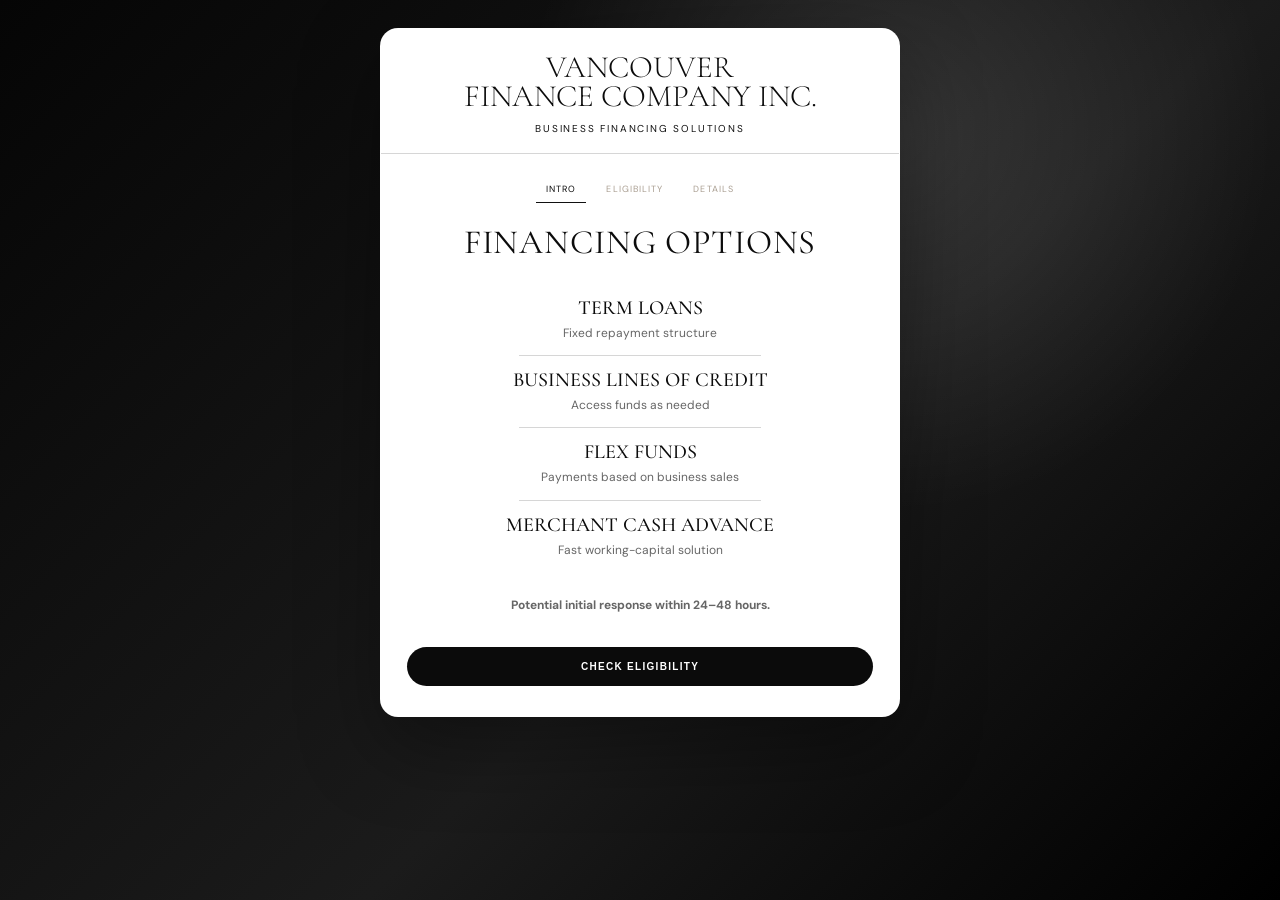
==== index.html @ 375dcf25 "Restore original eligibility fields and Vancouver Inc branding" ====
<!DOCTYPE html>
<html lang="en">
<head>
<meta charset="UTF-8">
<meta name="viewport" content="width=device-width,initial-scale=1">
<title>Check Eligibility | Vancouver Finance Company Inc.</title>
<link rel="preconnect" href="https://fonts.googleapis.com">
<link rel="preconnect" href="https://fonts.gstatic.com" crossorigin>
<link href="https://fonts.googleapis.com/css2?family=DM+Sans:wght@300;400;500;600&family=Cormorant+Garamond:wght@300;400;500&display=swap" rel="stylesheet">
<style>
:root{--ink:#0b0b0b;--cream:#ffffff;--gold:#111111;--muted:#666666;--line:rgba(0,0,0,.16);--green:#111111;--amber:#555555;--red:#888888}
*{box-sizing:border-box}html,body{min-height:100%}body{margin:0;background:radial-gradient(circle at 70% 15%,rgba(255,255,255,.13),transparent 32%),linear-gradient(135deg,#050505,#1b1b1b 58%,#000);font-family:"DM Sans",sans-serif;color:var(--ink);padding:28px 16px}
.shell{width:min(520px,100%);margin:auto;background:#fff;border:1px solid rgba(255,255,255,.18);box-shadow:0 28px 80px rgba(0,0,0,.35);border-radius:18px;overflow:hidden}.top{padding:24px 26px 18px;text-align:center;border-bottom:1px solid var(--line)}
.brand{font-family:"Cormorant Garamond",serif;font-size:31px;line-height:.92;font-weight:300;text-transform:uppercase}.brand span{display:block}.tag{margin-top:12px;color:#111;font-size:10px;letter-spacing:.18em;text-transform:uppercase}
.container{padding:22px 26px 30px;text-align:center}.progress{display:flex;justify-content:center;gap:10px;font-size:9px;letter-spacing:.12em;text-transform:uppercase;color:#a99e91;margin-bottom:23px}.progress span{padding:7px 10px;border-bottom:1px solid transparent}.progress .active{color:var(--ink);border-color:var(--gold)}
h2{font-family:"Cormorant Garamond",serif;font-size:34px;line-height:1;font-weight:400;margin:8px 0 12px;text-transform:uppercase;letter-spacing:.025em}p{font-size:12px;line-height:1.6;color:var(--muted)}.products{margin:24px 0}.product{padding:12px 0}.product strong{font-family:"Cormorant Garamond",serif;font-size:20px;font-weight:500;text-transform:uppercase}.product p{margin:4px 0 0}.divider{width:52%;height:1px;background:var(--line);margin:auto}
label{display:block;text-align:left;margin-top:15px;font-size:9px;font-weight:600;letter-spacing:.12em;text-transform:uppercase;color:#665e55}select,input{width:100%;padding:13px 12px;margin-top:7px;border:1px solid #c9c9c9;background:#fff;border-radius:6px;color:var(--ink);outline:none}select:focus,input:focus{border-color:#111;box-shadow:0 0 0 3px rgba(0,0,0,.09)}
button{width:100%;margin-top:20px;padding:14px 18px;background:var(--ink);color:#fff;border:0;border-radius:999px;font-size:10px;font-weight:600;letter-spacing:.13em;text-transform:uppercase;cursor:pointer;transition:.2s}button:hover{transform:translateY(-1px);background:#333}button:disabled{opacity:.65}.back{margin-top:10px;background:transparent;color:var(--ink);border:1px solid var(--line)}.back:hover{background:#f3f3f3}.hidden{display:none}.section{opacity:0;transform:translateY(12px);transition:.32s ease}.section.active{opacity:1;transform:none}
.tier-box{border:1px solid var(--line);border-radius:10px;padding:17px;margin-top:20px;text-align:left;background:#fbf7f0}.tier-a{border-left:4px solid var(--green)}.tier-b{border-left:4px solid var(--amber)}.tier-c,.tier-d{border-left:4px solid var(--red)}.tier-box strong{font-family:"Cormorant Garamond",serif;font-size:20px;text-transform:uppercase}.pathways{margin:14px 0 2px;border-top:1px solid var(--line)}.pathway{padding:11px 0;border-bottom:1px solid var(--line);display:flex;justify-content:space-between;gap:12px;align-items:center}.pathway b{font-size:10px;letter-spacing:.08em;text-transform:uppercase}.pathway span{font-size:11px;font-weight:600;text-align:right;color:#333}.disclaimer{margin-top:12px;font-size:10px;line-height:1.5;color:#8a7e72}.status{margin-top:18px;font-size:11px;color:var(--muted)}
.confirm-overlay{position:fixed;inset:0;background:rgba(0,0,0,.78);backdrop-filter:blur(8px);display:grid;place-items:center;padding:18px;z-index:100;opacity:0;visibility:hidden;transition:.28s}.confirm-overlay.show{opacity:1;visibility:visible}.confirm-card{width:min(440px,94vw);background:var(--cream);border:1px solid rgba(255,255,255,.28);box-shadow:0 28px 90px rgba(0,0,0,.45);border-radius:18px;padding:34px 28px 28px;text-align:center}.confirm-icon{width:58px;height:58px;margin:0 auto 18px;border:1px solid var(--gold);border-radius:50%;display:grid;place-items:center;color:var(--gold);font-size:25px}.confirm-card h3{font-family:"Cormorant Garamond",serif;font-size:32px;font-weight:400;margin:0 0 14px;text-transform:uppercase}.confirm-card p{font-size:13px}.confirm-card .response{margin:18px 0 2px;color:#111;font-size:10px;font-weight:600;letter-spacing:.13em;text-transform:uppercase}.confirm-card .close-confirm{margin-top:10px;background:transparent;color:var(--ink);border:1px solid var(--line)}
@media(max-width:520px){body{padding:0}.shell{min-height:100vh;border-radius:0}.container,.top{padding-left:20px;padding-right:20px}.brand{font-size:28px}.progress{gap:2px}.confirm-card{padding:30px 22px 24px}}
</style>
</head>
<body>
<div class="shell">
<div class="top"><div class="brand"><span>Vancouver</span><span>Finance Company Inc.</span></div><div class="tag">Business Financing Solutions</div></div>
<div class="container">
<section id="frontPage" class="section active"><div class="progress"><span class="active">Intro</span><span>Eligibility</span><span>Details</span></div><h2>Financing Options</h2><div class="products"><div class="product"><strong>Term Loans</strong><p>Fixed repayment structure</p></div><div class="divider"></div><div class="product"><strong>Business Lines of Credit</strong><p>Access funds as needed</p></div><div class="divider"></div><div class="product"><strong>Flex Funds</strong><p>Payments based on business sales</p></div><div class="divider"></div><div class="product"><strong>Merchant Cash Advance</strong><p>Fast working-capital solution</p></div></div><p><strong>Potential initial response within 24–48 hours.</strong></p><button id="startBtn">Check Eligibility</button></section>
<section id="page1" class="section hidden"><div class="progress"><span>Intro</span><span class="active">Eligibility</span><span>Details</span></div><h2>Eligibility Check</h2><form id="eligibilityForm">
<label>Business Industry</label><select id="industry" required><option value="">Select</option><option value="restaurant">Restaurant / Café</option><option value="retail">Retail</option><option value="construction">Construction / Trades</option><option value="medical">Medical / Clinic</option><option value="professional">Professional Services</option><option value="travel">Travel Agency</option><option value="financial">Financial Services</option><option value="trucking">Owner-Operator Trucking</option></select>
<label>Time in Business</label><select id="time" required><option value="">Select</option><option value="12+">12+ months</option><option value="6-11">6–11 months</option><option value="under-6">Under 6 months</option></select>
<label>Monthly Revenue</label><select id="revenue" required><option value="">Select</option><option value="25+">$25,000+</option><option value="10-24">$10,000–$24,999</option><option value="under-10">Below $10,000</option></select>
<label>Estimated Credit Score</label><select id="credit" required><option value="">Select</option><option value="600+">600+</option><option value="500-599">500–599</option><option value="below-500">Below 500</option></select>
<button type="submit">Check Eligibility</button><button type="button" class="back" id="backToIntro">Back</button></form><div id="result" class="hidden"></div></section>
<section id="page2" class="section hidden"><div class="progress"><span>Intro</span><span>Eligibility</span><span class="active">Details</span></div><h2>Your Details</h2><form id="leadForm"><input type="hidden" id="tier"><input type="hidden" id="score"><label>Business Name</label><input id="business" required><label>Name</label><input id="name" required><label>Phone</label><input id="phone" required><label>Email</label><input id="email" type="email" required><button type="submit" id="submitBtn">Submit</button><button type="button" class="back" id="backToEligibility">Back</button></form><div id="submitStatus" class="status"></div></section>
</div></div>
<div class="confirm-overlay" id="confirmOverlay"><div class="confirm-card"><div class="confirm-icon">✓</div><h3>Thank You</h3><p>Your financing inquiry has been successfully submitted.</p><p>One of our Business Financing Advisors will carefully review your information and contact you to discuss the financing solutions best suited to your business.</p><div class="response">Typical response time: 24–48 business hours</div><button id="returnHome">Return to Home</button><button class="close-confirm" id="closeConfirm">Close</button></div></div>
<script>
const scriptURL="https://script.google.com/macros/s/AKfycbxqvRdFTUynTIhWn0h2aU5W1jouIs369XrmkZGGKBPkeursr4_UBIrlwtmdzsdBjStO/exec";
const $=id=>document.getElementById(id),frontPage=$("frontPage"),page1=$("page1"),page2=$("page2"),result=$("result"),confirmOverlay=$("confirmOverlay");
function go(a,b){a.classList.remove("active");setTimeout(()=>{a.classList.add("hidden");b.classList.remove("hidden");requestAnimationFrame(()=>b.classList.add("active"));scrollTo({top:0,behavior:"smooth"})},280)}
$("startBtn").onclick=()=>go(frontPage,page1);$("backToIntro").onclick=()=>go(page1,frontPage);$("backToEligibility").onclick=()=>go(page2,page1);$("closeConfirm").onclick=()=>{confirmOverlay.classList.remove("show");document.body.style.overflow=""};$("returnHome").onclick=()=>{if(opener&&!opener.closed){opener.focus();close()}else location.href="index.html"};
$("eligibilityForm").onsubmit=e=>{e.preventDefault();let score=0,tier="C";const industry=$("industry").value,time=$("time").value,revenue=$("revenue").value,credit=$("credit").value;if(["travel","financial","trucking"].includes(industry)){result.innerHTML='<div class="tier-box tier-c"><strong>Limited Pre-Qualification</strong><p>This industry is not eligible for this program.</p></div>';result.classList.remove("hidden");return}if(credit==="600+")score+=3;if(credit==="500-599")score+=1;if(revenue==="25+")score+=3;if(revenue==="10-24")score+=2;if(time==="12+")score+=2;if(time==="6-11")score+=1;tier=score>=7?"A":score>=4?"B":"C";$("tier").value=tier;$("score").value=score;result.innerHTML=`<div class="tier-box tier-${tier.toLowerCase()}"><strong>${tier==="A"?"Strong":"Conditional"} Pre-Qualification (Tier ${tier})</strong><p>Proceed to the next step.</p><div class="disclaimer">Pre-eligibility only. This result is not an approval, commitment or guarantee. Final eligibility is subject to verification, lender criteria and underwriting.</div><button id="continueBtn">Continue</button></div>`;result.classList.remove("hidden");$("continueBtn").onclick=()=>go(page1,page2)};
$("leadForm").onsubmit=async e=>{e.preventDefault();let b=$("submitBtn"),st=$("submitStatus");b.disabled=true;b.textContent="Submitting...";st.textContent="";let data=new URLSearchParams({business:$("business").value,name:$("name").value,phone:$("phone").value,email:$("email").value,tier:$("tier").value,score:$("score").value});try{await fetch(scriptURL,{method:"POST",body:data,mode:"no-cors"});$("leadForm").reset();confirmOverlay.classList.add("show");document.body.style.overflow="hidden"}catch(x){st.textContent="Your information could not be submitted. Please try again."}finally{b.disabled=false;b.textContent="Submit"}};
</script>
</body>
</html>
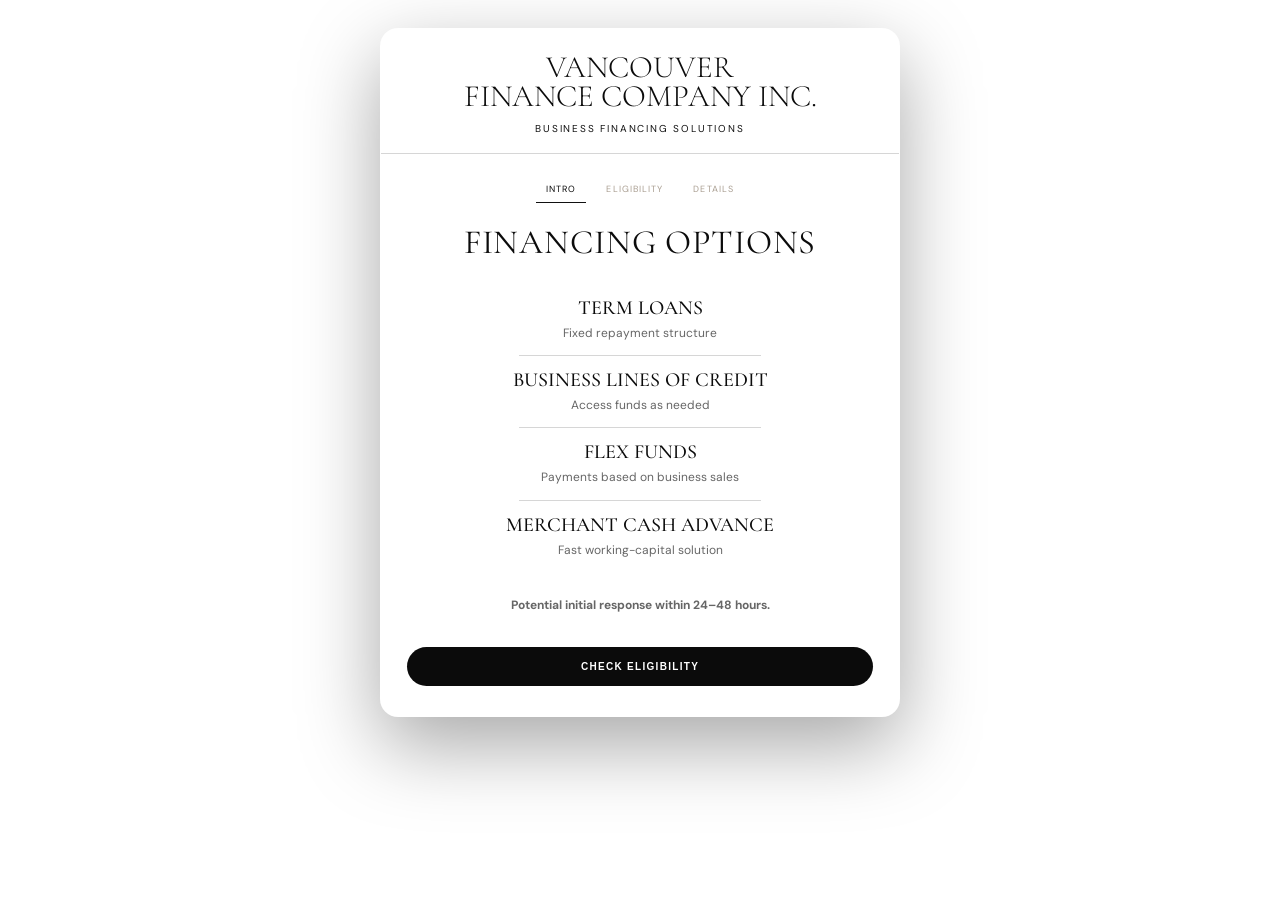
==== commit edb6bcdd: "Set page background to pure white" ====
--- a/index.html
+++ b/index.html
@@ -9,7 +9,7 @@
 <link href="https://fonts.googleapis.com/css2?family=DM+Sans:wght@300;400;500;600&family=Cormorant+Garamond:wght@300;400;500&display=swap" rel="stylesheet">
 <style>
 :root{--ink:#0b0b0b;--cream:#ffffff;--gold:#111111;--muted:#666666;--line:rgba(0,0,0,.16);--green:#111111;--amber:#555555;--red:#888888}
-*{box-sizing:border-box}html,body{min-height:100%}body{margin:0;background:radial-gradient(circle at 70% 15%,rgba(255,255,255,.13),transparent 32%),linear-gradient(135deg,#050505,#1b1b1b 58%,#000);font-family:"DM Sans",sans-serif;color:var(--ink);padding:28px 16px}
+*{box-sizing:border-box}html,body{min-height:100%}body{margin:0;background:#fff;font-family:"DM Sans",sans-serif;color:var(--ink);padding:28px 16px}
 .shell{width:min(520px,100%);margin:auto;background:#fff;border:1px solid rgba(255,255,255,.18);box-shadow:0 28px 80px rgba(0,0,0,.35);border-radius:18px;overflow:hidden}.top{padding:24px 26px 18px;text-align:center;border-bottom:1px solid var(--line)}
 .brand{font-family:"Cormorant Garamond",serif;font-size:31px;line-height:.92;font-weight:300;text-transform:uppercase}.brand span{display:block}.tag{margin-top:12px;color:#111;font-size:10px;letter-spacing:.18em;text-transform:uppercase}
 .container{padding:22px 26px 30px;text-align:center}.progress{display:flex;justify-content:center;gap:10px;font-size:9px;letter-spacing:.12em;text-transform:uppercase;color:#a99e91;margin-bottom:23px}.progress span{padding:7px 10px;border-bottom:1px solid transparent}.progress .active{color:var(--ink);border-color:var(--gold)}
@@ -32,7 +32,7 @@
 <label>Monthly Revenue</label><select id="revenue" required><option value="">Select</option><option value="25+">$25,000+</option><option value="10-24">$10,000–$24,999</option><option value="under-10">Below $10,000</option></select>
 <label>Estimated Credit Score</label><select id="credit" required><option value="">Select</option><option value="600+">600+</option><option value="500-599">500–599</option><option value="below-500">Below 500</option></select>
 <button type="submit">Check Eligibility</button><button type="button" class="back" id="backToIntro">Back</button></form><div id="result" class="hidden"></div></section>
-<section id="page2" class="section hidden"><div class="progress"><span>Intro</span><span>Eligibility</span><span class="active">Details</span></div><h2>Your Details</h2><form id="leadForm"><input type="hidden" id="tier"><input type="hidden" id="score"><label>Business Name</label><input id="business" required><label>Name</label><input id="name" required><label>Phone</label><input id="phone" required><label>Email</label><input id="email" type="email" required><button type="submit" id="submitBtn">Submit</button><button type="button" class="back" id="backToEligibility">Back</button></form><div id="submitStatus" class="status"></div></section>
+<section id="page2" class="section hidden"><div class="progress"><span>Intro</span><span>Eligibility</span><span class="active">Details</span></div><h2>Your Details</h2><form id="leadForm"><input type="hidden" id="tier"><input type="hidden" id="score"><label>Business Name</label><input id="business" required><label>Name</label><input id="name" required><label>Phone</label><input id="phone" required><label>Email</label><input id="email" type="email" required><button type="submit" id="submitBtn">Submit</button><p class="disclaimer">By submitting, you consent to be contacted by Vancouver Finance Company Inc. regarding your financing inquiry.</p><button type="button" class="back" id="backToEligibility">Back</button></form><div id="submitStatus" class="status"></div></section>
 </div></div>
 <div class="confirm-overlay" id="confirmOverlay"><div class="confirm-card"><div class="confirm-icon">✓</div><h3>Thank You</h3><p>Your financing inquiry has been successfully submitted.</p><p>One of our Business Financing Advisors will carefully review your information and contact you to discuss the financing solutions best suited to your business.</p><div class="response">Typical response time: 24–48 business hours</div><button id="returnHome">Return to Home</button><button class="close-confirm" id="closeConfirm">Close</button></div></div>
 <script>
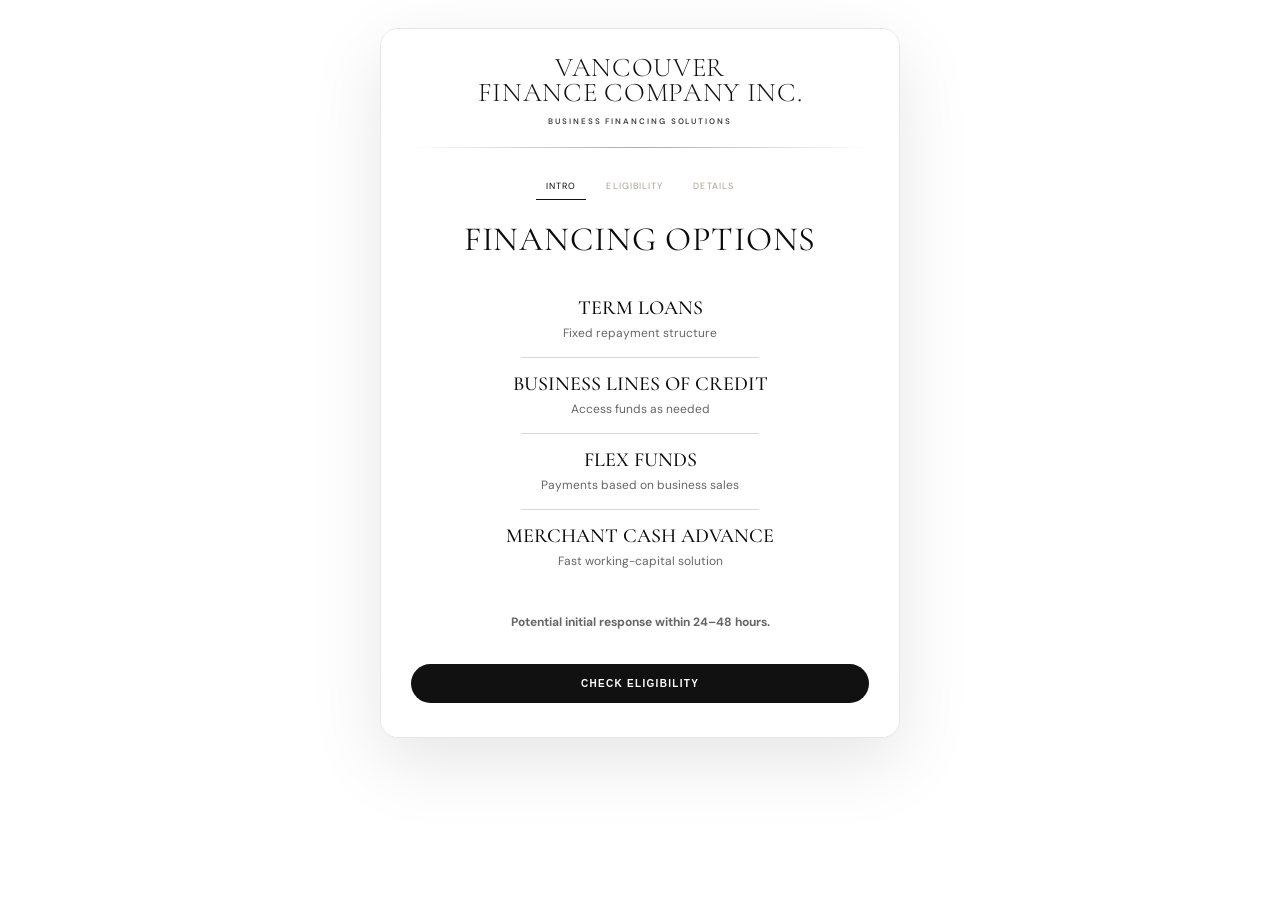
==== commit 1e2e7450: "Add Toronto-style guided UI to Vancouver four-question eligibility" ====
--- a/index.html
+++ b/index.html
@@ -20,6 +20,7 @@
 .confirm-overlay{position:fixed;inset:0;background:rgba(0,0,0,.78);backdrop-filter:blur(8px);display:grid;place-items:center;padding:18px;z-index:100;opacity:0;visibility:hidden;transition:.28s}.confirm-overlay.show{opacity:1;visibility:visible}.confirm-card{width:min(440px,94vw);background:var(--cream);border:1px solid rgba(255,255,255,.28);box-shadow:0 28px 90px rgba(0,0,0,.45);border-radius:18px;padding:34px 28px 28px;text-align:center}.confirm-icon{width:58px;height:58px;margin:0 auto 18px;border:1px solid var(--gold);border-radius:50%;display:grid;place-items:center;color:var(--gold);font-size:25px}.confirm-card h3{font-family:"Cormorant Garamond",serif;font-size:32px;font-weight:400;margin:0 0 14px;text-transform:uppercase}.confirm-card p{font-size:13px}.confirm-card .response{margin:18px 0 2px;color:#111;font-size:10px;font-weight:600;letter-spacing:.13em;text-transform:uppercase}.confirm-card .close-confirm{margin-top:10px;background:transparent;color:var(--ink);border:1px solid var(--line)}
 @media(max-width:520px){body{padding:0}.shell{min-height:100vh;border-radius:0}.container,.top{padding-left:20px;padding-right:20px}.brand{font-size:28px}.progress{gap:2px}.confirm-card{padding:30px 22px 24px}}
 </style>
+<link rel="stylesheet" href="eligibility-guided.css?v=20261102-vfc1">
 </head>
 <body>
 <div class="shell">
@@ -32,7 +33,7 @@
 <label>Monthly Revenue</label><select id="revenue" required><option value="">Select</option><option value="25+">$25,000+</option><option value="10-24">$10,000–$24,999</option><option value="under-10">Below $10,000</option></select>
 <label>Estimated Credit Score</label><select id="credit" required><option value="">Select</option><option value="600+">600+</option><option value="500-599">500–599</option><option value="below-500">Below 500</option></select>
 <button type="submit">Check Eligibility</button><button type="button" class="back" id="backToIntro">Back</button></form><div id="result" class="hidden"></div></section>
-<section id="page2" class="section hidden"><div class="progress"><span>Intro</span><span>Eligibility</span><span class="active">Details</span></div><h2>Your Details</h2><form id="leadForm"><input type="hidden" id="tier"><input type="hidden" id="score"><label>Business Name</label><input id="business" required><label>Name</label><input id="name" required><label>Phone</label><input id="phone" required><label>Email</label><input id="email" type="email" required><button type="submit" id="submitBtn">Submit</button><p class="disclaimer">By submitting, you consent to be contacted by Vancouver Finance Company Inc. regarding your financing inquiry.</p><button type="button" class="back" id="backToEligibility">Back</button></form><div id="submitStatus" class="status"></div></section>
+<section id="page2" class="section hidden"><div class="progress"><span>Intro</span><span>Eligibility</span><span class="active">Details</span></div><h2>Your Details</h2><form id="leadForm"><input type="hidden" id="tier"><input type="hidden" id="score"><input type="hidden" id="lenderPathway"><label>Business Name</label><input id="business" required><label>Name</label><input id="name" required><label>Phone</label><input id="phone" required><label>Email</label><input id="email" type="email" required><button type="submit" id="submitBtn">Submit</button><p class="disclaimer">By submitting, you consent to be contacted by Vancouver Finance Company Inc. regarding your financing inquiry.</p><button type="button" class="back" id="backToEligibility">Back</button></form><div id="submitStatus" class="status"></div></section>
 </div></div>
 <div class="confirm-overlay" id="confirmOverlay"><div class="confirm-card"><div class="confirm-icon">✓</div><h3>Thank You</h3><p>Your financing inquiry has been successfully submitted.</p><p>One of our Business Financing Advisors will carefully review your information and contact you to discuss the financing solutions best suited to your business.</p><div class="response">Typical response time: 24–48 business hours</div><button id="returnHome">Return to Home</button><button class="close-confirm" id="closeConfirm">Close</button></div></div>
 <script>
@@ -40,8 +41,9 @@
 const $=id=>document.getElementById(id),frontPage=$("frontPage"),page1=$("page1"),page2=$("page2"),result=$("result"),confirmOverlay=$("confirmOverlay");
 function go(a,b){a.classList.remove("active");setTimeout(()=>{a.classList.add("hidden");b.classList.remove("hidden");requestAnimationFrame(()=>b.classList.add("active"));scrollTo({top:0,behavior:"smooth"})},280)}
 $("startBtn").onclick=()=>go(frontPage,page1);$("backToIntro").onclick=()=>go(page1,frontPage);$("backToEligibility").onclick=()=>go(page2,page1);$("closeConfirm").onclick=()=>{confirmOverlay.classList.remove("show");document.body.style.overflow=""};$("returnHome").onclick=()=>{if(opener&&!opener.closed){opener.focus();close()}else location.href="index.html"};
-$("eligibilityForm").onsubmit=e=>{e.preventDefault();let score=0,tier="C";const industry=$("industry").value,time=$("time").value,revenue=$("revenue").value,credit=$("credit").value;if(["travel","financial","trucking"].includes(industry)){result.innerHTML='<div class="tier-box tier-c"><strong>Limited Pre-Qualification</strong><p>This industry is not eligible for this program.</p></div>';result.classList.remove("hidden");return}if(credit==="600+")score+=3;if(credit==="500-599")score+=1;if(revenue==="25+")score+=3;if(revenue==="10-24")score+=2;if(time==="12+")score+=2;if(time==="6-11")score+=1;tier=score>=7?"A":score>=4?"B":"C";$("tier").value=tier;$("score").value=score;result.innerHTML=`<div class="tier-box tier-${tier.toLowerCase()}"><strong>${tier==="A"?"Strong":"Conditional"} Pre-Qualification (Tier ${tier})</strong><p>Proceed to the next step.</p><div class="disclaimer">Pre-eligibility only. This result is not an approval, commitment or guarantee. Final eligibility is subject to verification, lender criteria and underwriting.</div><button id="continueBtn">Continue</button></div>`;result.classList.remove("hidden");$("continueBtn").onclick=()=>go(page1,page2)};
-$("leadForm").onsubmit=async e=>{e.preventDefault();let b=$("submitBtn"),st=$("submitStatus");b.disabled=true;b.textContent="Submitting...";st.textContent="";let data=new URLSearchParams({business:$("business").value,name:$("name").value,phone:$("phone").value,email:$("email").value,tier:$("tier").value,score:$("score").value});try{await fetch(scriptURL,{method:"POST",body:data,mode:"no-cors"});$("leadForm").reset();confirmOverlay.classList.add("show");document.body.style.overflow="hidden"}catch(x){st.textContent="Your information could not be submitted. Please try again."}finally{b.disabled=false;b.textContent="Submit"}};
+$("eligibilityForm").onsubmit=e=>{e.preventDefault();let score=0,tier="C";const industry=$("industry").value,time=$("time").value,revenue=$("revenue").value,credit=$("credit").value;if(["travel","financial","trucking"].includes(industry)){result.innerHTML='<div class="tier-box tier-c"><strong>Limited Pre-Qualification</strong><p>This industry is not eligible for this program.</p></div>';result.classList.remove("hidden");return}if(credit==="600+")score+=3;if(credit==="500-599")score+=1;if(revenue==="25+")score+=3;if(revenue==="10-24")score+=2;if(time==="12+")score+=2;if(time==="6-11")score+=1;tier=score>=7?"A":score>=4?"B":"C";const pathways={A:"Journey Capital / Merchant Growth",B:"iCapital Financial / Other Lenders",C:"Canacap Funding"},pathway=pathways[tier];$("tier").value=tier;$("score").value=score;$("lenderPathway").value=pathway;result.innerHTML=`<div class="tier-box tier-${tier.toLowerCase()}"><strong>${tier==="A"?"Strong":"Conditional"} Pre-Qualification (Tier ${tier})</strong><p>Potential pathway: ${pathway}</p><div class="disclaimer">Pre-eligibility only. This result is not an approval, commitment or guarantee. Final eligibility is subject to verification, lender criteria and underwriting.</div><button id="continueBtn">Continue</button></div>`;result.classList.remove("hidden");$("continueBtn").onclick=()=>go(page1,page2)};
+$("leadForm").onsubmit=async e=>{e.preventDefault();let b=$("submitBtn"),st=$("submitStatus");b.disabled=true;b.textContent="Submitting...";st.textContent="";let data=new URLSearchParams({business:$("business").value,name:$("name").value,phone:$("phone").value,email:$("email").value,tier:$("tier").value,score:$("score").value,lender_pathway:$("lenderPathway").value});try{await fetch(scriptURL,{method:"POST",body:data,mode:"no-cors"});$("leadForm").reset();confirmOverlay.classList.add("show");document.body.style.overflow="hidden"}catch(x){st.textContent="Your information could not be submitted. Please try again."}finally{b.disabled=false;b.textContent="Submit"}};
 </script>
+<script src="eligibility-guided.js?v=20261102-vfc1"></script>
 </body>
 </html>
--- a/eligibility-guided.css
+++ b/eligibility-guided.css
@@ -0,0 +1,1215 @@
+
+/* Vancouver Finance Company — Toronto-inspired guided eligibility in monochrome */
+.guided-source-form{display:none!important}
+#page1.guided-page>.progress,#page1.guided-page>h2{display:none}
+#page1.guided-page{padding-top:1px}
+
+/* Premium shell / wordmark */
+body{
+  background:
+    radial-gradient(circle at 70% 8%,rgba(148,148,148,.16),transparent 27%),
+    radial-gradient(circle at 20% 88%,rgba(90,90,90,.10),transparent 30%),
+    linear-gradient(140deg,#131313 0%,#1b1b1b 55%,#0e0e0e 100%)!important;
+}
+.shell{
+  background:linear-gradient(180deg,rgba(246,246,246,.995),rgba(240,240,240,.995))!important;
+  border:1px solid rgba(156,156,156,.16)!important;
+  box-shadow:0 34px 100px rgba(0,0,0,.40),0 1px 0 rgba(255,255,255,.22) inset!important;
+}
+.top{
+  position:relative;
+  padding:26px 28px 22px!important;
+  border-bottom:0!important;
+  background:linear-gradient(180deg,rgba(252,252,252,.62),rgba(241,241,241,0));
+}
+.top:after{
+  content:"";
+  position:absolute;
+  left:28px;right:28px;bottom:0;
+  height:1px;
+  background:linear-gradient(90deg,transparent,rgba(143,143,143,.48),transparent);
+}
+.brand{
+  font-size:27px!important;
+  line-height:.94!important;
+  letter-spacing:.025em;
+}
+.tag{
+  margin-top:10px!important;
+  font-size:8px!important;
+  font-weight:600;
+  letter-spacing:.24em!important;
+  color:#7c7c7c!important;
+}
+.container{padding:25px 30px 34px!important}
+
+/* Guided journey */
+.guided-flow{
+  display:flex;flex:1;flex-direction:column;
+  text-align:left;
+  min-height:530px;
+  position:relative;
+  overflow:hidden;
+  padding-top:2px;
+}
+.guided-flow.guided-complete{display:none}
+.guided-head{
+  display:flex;justify-content:space-between;align-items:center;
+  margin:0 0 11px;
+}
+.guided-head span{
+  font-size:8px;
+  font-weight:600;
+  letter-spacing:.20em;
+  color:#8f8f8f;
+}
+.guided-back{
+  width:auto!important;
+  margin:0!important;
+  padding:7px 0!important;
+  background:transparent!important;
+  color:#6c6c6c!important;
+  border:0!important;
+  border-radius:0!important;
+  font-size:10px!important;
+  font-weight:500!important;
+  letter-spacing:.06em!important;
+  text-transform:none!important;
+  transition:opacity .18s ease,color .18s ease!important;
+}
+.guided-back:hover{color:#141414!important;transform:none!important}
+
+.guided-progress{
+  height:2px;
+  background:rgba(20,20,20,.085);
+  border-radius:999px;
+  overflow:hidden;
+  margin-bottom:39px;
+}
+.guided-progress i{
+  display:block;height:100%;
+  background:linear-gradient(90deg,#777777,#a7a7a7);
+  border-radius:999px;
+  box-shadow:0 0 8px rgba(143,143,143,.18);
+  transition:width .38s cubic-bezier(.22,.8,.3,1);
+}
+.guided-question{
+  display:flex;flex:1;flex-direction:column;
+  will-change:transform,opacity;
+  transition:opacity .18s ease,transform .24s cubic-bezier(.22,.8,.3,1);
+}
+.guided-flow.enter-forward .guided-question{animation:guidedInForward .30s cubic-bezier(.22,.8,.3,1) both}
+.guided-flow.enter-back .guided-question{animation:guidedInBack .30s cubic-bezier(.22,.8,.3,1) both}
+.guided-flow.leave-forward .guided-question{opacity:0;transform:translateX(-11px)}
+.guided-flow.leave-back .guided-question{opacity:0;transform:translateX(11px)}
+@keyframes guidedInForward{from{opacity:0;transform:translateX(15px)}to{opacity:1;transform:none}}
+@keyframes guidedInBack{from{opacity:0;transform:translateX(-15px)}to{opacity:1;transform:none}}
+
+.guided-kicker{
+  font-size:8px;
+  font-weight:600;
+  letter-spacing:.22em;
+  text-transform:uppercase;
+  color:#7b7b7b;
+  margin-bottom:12px;
+}
+.guided-question h3{
+  font-family:"Cormorant Garamond",serif;
+  font-size:37px;
+  line-height:.99;
+  font-weight:400;
+  margin:0 0 13px;
+  letter-spacing:-.02em;
+  text-transform:none;
+  color:#141414;
+  text-wrap:balance;
+}
+.guided-question>p{
+  margin:0 0 24px;
+  font-size:11px;
+  line-height:1.62;
+  color:#737373;
+  max-width:410px;
+}
+
+/* Answer cards */
+.guided-choices{display:grid;gap:10px}
+.guided-choice{
+  width:100%!important;
+  min-height:58px!important;
+  margin:0!important;
+  padding:15px 48px 15px 17px!important;
+  text-align:left!important;
+  border:1px solid rgba(82,82,82,.18)!important;
+  background:linear-gradient(180deg,rgba(253,253,253,.84),rgba(243,243,243,.72))!important;
+  border-radius:11px!important;
+  color:#1b1b1b!important;
+  font-size:12px!important;
+  font-weight:500!important;
+  line-height:1.3!important;
+  letter-spacing:.005em!important;
+  text-transform:none!important;
+  position:relative;
+  box-shadow:0 1px 0 rgba(255,255,255,.70) inset;
+  transition:border-color .16s ease,background .16s ease,box-shadow .16s ease,transform .12s ease!important;
+  -webkit-tap-highlight-color:transparent;
+}
+@media(hover:hover) and (pointer:fine){
+  .guided-choice:hover{
+    border-color:rgba(143,143,143,.58)!important;
+    background:#fbfbfb!important;
+    box-shadow:0 5px 18px rgba(62,62,62,.06),0 1px 0 #fff inset!important;
+    transform:translateY(-1px)!important;
+  }
+}
+.guided-choice:active{transform:scale(.994)!important}
+.guided-choice.selected{
+  border-color:#909090!important;
+  background:linear-gradient(180deg,#fbfbfb,#ececec)!important;
+  box-shadow:0 0 0 3px rgba(143,143,143,.08),0 8px 22px rgba(82,82,82,.06)!important;
+  color:#141414!important;
+}
+.guided-choice.selected:after{
+  content:"✓";
+  position:absolute;
+  right:17px;top:50%;
+  width:23px;height:23px;
+  display:grid;place-items:center;
+  transform:translateY(-50%) scale(1);
+  color:#fff;
+  background:#828282;
+  border-radius:50%;
+  font-size:11px;
+  font-weight:700;
+  animation:guidedCheck .18s ease both;
+}
+@keyframes guidedCheck{from{opacity:0;transform:translateY(-50%) scale(.65)}to{opacity:1;transform:translateY(-50%) scale(1)}}
+.guided-choice[disabled]{opacity:.84;cursor:default}
+
+.guided-choices.compact{grid-template-columns:1fr 1fr}
+.guided-choices.compact .guided-choice{min-height:60px!important;padding-right:38px!important}
+.amount-options{grid-template-columns:1fr 1fr}
+.amount-options .guided-choice{min-height:60px!important}
+.exact-choice{
+  grid-column:1/-1;
+  border-style:solid!important;
+  background:transparent!important;
+  color:#696969!important;
+  justify-content:center;
+}
+.exact-choice:before{
+  content:"＋";
+  margin-right:7px;
+  font-weight:400;
+  color:#7b7b7b;
+}
+.guided-tap-hint{
+  margin-top:13px;
+  font-size:8px;
+  font-weight:500;
+  letter-spacing:.08em;
+  text-transform:uppercase;
+  color:#9f9f9f;
+}
+.guided-footnote{
+  margin-top:auto;
+  padding-top:27px;
+  font-size:8px;
+  line-height:1.6;
+  letter-spacing:.015em;
+  color:#9c9c9c;
+  text-align:left;
+  border-top:1px solid rgba(20,20,20,.065);
+}
+
+/* Exact amount */
+.guided-money{position:relative}
+.guided-money span{
+  position:absolute;left:16px;top:50%;
+  transform:translateY(-50%);
+  font-family:"Cormorant Garamond",serif;
+  font-size:23px;color:#838383;
+  pointer-events:none;
+}
+.guided-money input{
+  width:100%;
+  height:53px;
+  margin:0;
+  padding:12px 14px 12px 36px;
+  border:1px solid rgba(82,82,82,.22);
+  background:#fbfbfb;
+  border-radius:11px;
+  color:#141414;
+  outline:none;
+  font-family:"Cormorant Garamond",serif;
+  font-size:24px;
+  box-shadow:0 1px 0 rgba(255,255,255,.8) inset;
+  transition:border-color .18s ease,box-shadow .18s ease,background .18s ease;
+}
+.guided-money input:focus{
+  border-color:#8f8f8f;
+  box-shadow:0 0 0 3px rgba(143,143,143,.08);
+}
+.guided-exact-wrap{
+  display:grid;
+  grid-template-columns:minmax(0,1fr) 53px;
+  gap:10px;
+  margin-top:13px;
+  animation:guidedExactIn .2s ease both;
+}
+.guided-exact-go{
+  width:53px!important;height:53px!important;min-height:53px!important;
+  margin:0!important;padding:0!important;
+  border-radius:11px!important;
+  font-size:20px!important;letter-spacing:0!important;
+  background:linear-gradient(145deg,#1b1b1b,#0d0d0d)!important;
+  box-shadow:0 7px 18px rgba(20,20,20,.13);
+}
+.guided-exact-go:disabled{opacity:.32}
+@keyframes guidedExactIn{from{opacity:0;transform:translateY(-5px)}to{opacity:1;transform:none}}
+
+/* Results */
+#result.guided-result-enter{animation:guidedResultIn .42s cubic-bezier(.22,.8,.3,1) both}
+@keyframes guidedResultIn{from{opacity:0;transform:translateY(10px)}to{opacity:1;transform:none}}
+#page1.guided-page #result{margin-top:0}
+#page1.guided-page .tier-box{
+  position:relative;
+  overflow:hidden;
+  margin-top:0;
+  border:1px solid rgba(69,69,69,.14);
+  border-left:0!important;
+  border-radius:14px;
+  padding:25px;
+  background:
+    radial-gradient(circle at 100% 0,rgba(156,156,156,.10),transparent 34%),
+    linear-gradient(180deg,rgba(253,253,253,.94),rgba(243,243,243,.88));
+  box-shadow:0 14px 38px rgba(37,37,37,.07),0 1px 0 #fff inset;
+}
+#page1.guided-page .tier-box:before{
+  content:"";
+  position:absolute;
+  top:0;left:25px;right:25px;
+  height:1px;
+  background:linear-gradient(90deg,transparent,#a0a0a0,transparent);
+}
+.result-eyebrow{
+  font-size:8px;
+  font-weight:600;
+  letter-spacing:.22em;
+  text-transform:uppercase;
+  color:#7b7b7b;
+  margin-bottom:11px;
+}
+.result-title{
+  font-family:"Cormorant Garamond",serif;
+  font-size:35px;
+  line-height:1;
+  font-weight:400;
+  letter-spacing:-.015em;
+  margin:0 0 11px;
+  color:#141414;
+  text-wrap:balance;
+}
+.result-copy{
+  margin:0 0 22px!important;
+  font-size:11px!important;
+  line-height:1.62!important;
+  max-width:400px;
+}
+.pathways.refined{display:grid;gap:10px;border:0;margin:0}
+.pathway-card{
+  position:relative;
+  border:1px solid rgba(86,86,86,.15);
+  border-radius:11px;
+  padding:15px 16px;
+  background:rgba(252,252,252,.72);
+  box-shadow:0 1px 0 rgba(255,255,255,.8) inset;
+}
+.pathway-card.primary{
+  border-color:rgba(143,143,143,.42);
+  background:linear-gradient(180deg,#fafafa,#ececec);
+  box-shadow:0 8px 22px rgba(88,88,88,.07);
+}
+.pathway-card.primary:before{
+  content:"BEST PRELIMINARY FIT";
+  display:block;
+  margin-bottom:8px;
+  font-size:7px;
+  font-weight:700;
+  letter-spacing:.18em;
+  color:#7b7b7b;
+}
+.pathway-top{display:flex;justify-content:space-between;gap:12px;align-items:center}
+.pathway-name{
+  font-size:9px;
+  font-weight:700;
+  letter-spacing:.12em;
+  text-transform:uppercase;
+  color:#252525;
+}
+.pathway-status{
+  font-size:8px;
+  font-weight:600;
+  line-height:1.2;
+  color:#575757;
+  background:rgba(156,156,156,.13);
+  border:1px solid rgba(143,143,143,.12);
+  border-radius:999px;
+  padding:6px 9px;
+  text-align:right;
+  white-space:nowrap;
+}
+.pathway-type{
+  display:block;
+  margin-top:6px;
+  font-size:10px;
+  line-height:1.45;
+  color:#868686;
+}
+.result-note{
+  margin:19px 0 0!important;
+  font-size:10px!important;
+  line-height:1.62!important;
+  color:#717171!important;
+}
+#page1.guided-page .disclaimer{
+  padding-top:15px;
+  margin-top:15px;
+  border-top:1px solid rgba(20,20,20,.075);
+  font-size:8px;
+  line-height:1.6;
+}
+#page1.guided-page #continueBtn{
+  margin-top:20px;
+  background:linear-gradient(145deg,#1b1b1b,#0c0c0c);
+  box-shadow:0 10px 24px rgba(20,20,20,.14);
+}
+
+/* Final details */
+#page2>.progress{display:none}
+#page2{
+  text-align:left;
+  padding-top:4px;
+}
+#page2 h2{
+  margin:10px 0 8px;
+  text-transform:none;
+  letter-spacing:-.015em;
+  font-size:38px;
+}
+#page2 h2:before{
+  content:"FINAL STEP";
+  display:block;
+  margin-bottom:12px;
+  font-family:"DM Sans",sans-serif;
+  font-size:8px;
+  font-weight:700;
+  letter-spacing:.22em;
+  color:#7b7b7b;
+}
+#page2 #leadForm{margin-top:24px}
+#page2 label{
+  margin-top:18px;
+  font-size:8px;
+  letter-spacing:.16em;
+  color:#6f6f6f;
+}
+#page2 input{
+  margin-top:7px;
+  padding:14px 3px 12px;
+  border:0;
+  border-bottom:1px solid rgba(68,68,68,.26);
+  border-radius:0;
+  background:transparent;
+  font-size:15px;
+  box-shadow:none;
+}
+#page2 input:focus{
+  border-color:#808080;
+  box-shadow:none;
+}
+#page2 #submitBtn{
+  margin-top:30px;
+  background:linear-gradient(145deg,#1b1b1b,#0d0d0d);
+  box-shadow:0 10px 24px rgba(20,20,20,.14);
+}
+#page2 .back{
+  border:0;
+  background:transparent;
+  padding:10px;
+  color:#838383;
+}
+
+/* Confirmation */
+.confirm-overlay{background:rgba(10,10,10,.80)!important;backdrop-filter:blur(12px)!important}
+.confirm-card{
+  border:1px solid rgba(156,156,156,.22)!important;
+  background:
+    radial-gradient(circle at 100% 0,rgba(156,156,156,.10),transparent 34%),
+    linear-gradient(180deg,#f7f7f7,#ededed)!important;
+  box-shadow:0 36px 100px rgba(0,0,0,.45)!important;
+}
+.confirm-icon{
+  width:52px!important;height:52px!important;
+  border-color:rgba(143,143,143,.58)!important;
+  background:rgba(156,156,156,.07);
+  font-size:20px!important;
+}
+.confirm-card h3{
+  font-size:35px!important;
+  letter-spacing:-.01em;
+  text-transform:none!important;
+}
+.confirm-card .response{
+  font-size:8px!important;
+  letter-spacing:.18em!important;
+}
+.confirm-card #returnHome{
+  background:linear-gradient(145deg,#1b1b1b,#0c0c0c);
+  box-shadow:0 10px 24px rgba(20,20,20,.13);
+}
+
+/* Motion accessibility */
+@media(prefers-reduced-motion:reduce){
+  .guided-question,.guided-progress i,.guided-choice,.guided-money input{transition:none!important;animation:none!important}
+  #result.guided-result-enter{animation:none!important}
+}
+
+/* Mobile */
+@media(max-width:520px){
+  .top{padding:22px 21px 19px!important}
+  .top:after{left:21px;right:21px}
+  .brand{font-size:25px!important}
+  .container{padding:21px 21px 28px!important}
+  .guided-flow{min-height:calc(100dvh - 113px)}
+  .guided-progress{margin-bottom:31px}
+  .guided-question h3{font-size:33px}
+  .guided-choice{min-height:58px!important;font-size:12px!important}
+  .guided-footnote{padding-top:22px}
+  #page1.guided-page .tier-box{padding:21px}
+  .result-title{font-size:32px}
+  #page2 h2{font-size:34px}
+}
+@media(max-width:430px){
+  .guided-choices.compact{grid-template-columns:1fr}
+  .guided-choices.compact .guided-choice{min-height:52px!important}
+}
+@media(max-width:370px){
+  .amount-options{grid-template-columns:1fr}
+  .exact-choice{grid-column:auto}
+}
+
+
+/* Historical approval context */
+.history-highlight{
+  margin:0 0 20px;
+  padding:17px 18px 16px;
+  border:1px solid rgba(143,143,143,.24);
+  border-radius:12px;
+  background:
+    linear-gradient(135deg,rgba(156,156,156,.10),rgba(251,251,251,.70)),
+    #fbfbfb;
+  box-shadow:0 8px 22px rgba(78,78,78,.055),0 1px 0 rgba(255,255,255,.85) inset;
+}
+.history-label{
+  font-size:7px;
+  font-weight:700;
+  letter-spacing:.16em;
+  text-transform:uppercase;
+  color:#757575;
+}
+.history-amount{
+  margin-top:8px;
+  font-family:"Cormorant Garamond",serif;
+  font-size:31px;
+  line-height:1;
+  font-weight:500;
+  letter-spacing:-.02em;
+  color:#141414;
+}
+.history-caption{
+  margin-top:7px;
+  max-width:390px;
+  font-size:9px;
+  line-height:1.5;
+  color:#808080;
+}
+@media(max-width:520px){
+  .history-highlight{padding:16px;margin-bottom:18px}
+  .history-amount{font-size:29px}
+}
+
+.history-highlight .history-caption strong{color:#5b5b5b;font-weight:600}
+
+
+/* Final result hierarchy */
+.range-cta{
+  width:100%!important;
+  margin:0 0 22px!important;
+  padding:15px 18px!important;
+  background:linear-gradient(145deg,#1b1b1b,#0b0b0b)!important;
+  color:#fff!important;
+  border-radius:999px!important;
+  box-shadow:0 12px 28px rgba(20,20,20,.16)!important;
+  font-size:9px!important;
+  font-weight:700!important;
+  letter-spacing:.17em!important;
+  text-transform:uppercase!important;
+}
+.range-cta:hover{transform:translateY(-1px)!important}
+
+.pathway-card.featured{
+  margin:0 0 17px;
+  padding:17px 17px 16px;
+  border-color:rgba(143,143,143,.42)!important;
+  background:linear-gradient(180deg,#fafafa,#ececec)!important;
+  box-shadow:0 9px 24px rgba(88,88,88,.07)!important;
+}
+.pathway-card.featured:before{display:none!important}
+.pathway-label{
+  margin-bottom:11px;
+  font-size:7px;
+  font-weight:700;
+  letter-spacing:.18em;
+  text-transform:uppercase;
+  color:#7b7b7b;
+}
+.pathway-main{min-width:0}
+.pathways-section{
+  margin-top:4px;
+  padding-top:16px;
+  border-top:1px solid rgba(20,20,20,.07);
+}
+.pathways-heading{
+  margin:0 0 10px;
+  font-size:7px;
+  font-weight:700;
+  letter-spacing:.18em;
+  text-transform:uppercase;
+  color:#7b7b7b;
+}
+.pathways.refined{
+  display:grid!important;
+  gap:9px!important;
+  border:0!important;
+  margin:0!important;
+}
+.pathway-card.compact{
+  padding:12px 14px!important;
+  border-radius:10px!important;
+  background:rgba(252,252,252,.58)!important;
+  box-shadow:none!important;
+}
+.pathway-card.compact .pathway-type{
+  margin-top:4px!important;
+  font-size:9px!important;
+}
+.pathway-card.compact .pathway-status{
+  padding:5px 8px!important;
+  font-size:7px!important;
+}
+#page1.guided-page .disclaimer{
+  margin-top:18px!important;
+  padding-top:15px!important;
+}
+@media(max-width:520px){
+  .range-cta{margin-bottom:19px!important}
+  .pathway-card.featured{padding:16px}
+  .pathway-top{align-items:flex-start!important}
+  .pathway-status{flex:0 0 auto;max-width:48%;white-space:normal!important}
+}
+
+
+/* Premium swipeable pill tabs */
+.guided-choice.selected:after{display:none!important;content:none!important}
+.guided-choice.selected{
+  border-color:rgba(128,128,128,.72)!important;
+  background:
+    linear-gradient(180deg,rgba(250,250,250,.98),rgba(228,228,228,.92))!important;
+  color:#141414!important;
+  box-shadow:
+    0 0 0 2px rgba(143,143,143,.07),
+    0 8px 20px rgba(82,82,82,.07)!important;
+}
+
+.guided-choices,
+.guided-choices.compact,
+.amount-options{
+  display:flex!important;
+  grid-template-columns:none!important;
+  gap:10px!important;
+  overflow-x:auto;
+  overflow-y:hidden;
+  padding:2px 2px 9px;
+  margin-left:-2px;
+  margin-right:-2px;
+  scroll-snap-type:x mandatory;
+  scroll-padding-inline:2px;
+  -webkit-overflow-scrolling:touch;
+  scrollbar-width:none;
+}
+.guided-choices::-webkit-scrollbar,
+.guided-choices.compact::-webkit-scrollbar,
+.amount-options::-webkit-scrollbar{display:none}
+
+.guided-choice,
+.guided-choices.compact .guided-choice,
+.amount-options .guided-choice{
+  flex:0 0 auto!important;
+  width:auto!important;
+  min-width:148px!important;
+  max-width:240px;
+  min-height:50px!important;
+  padding:13px 18px!important;
+  border-radius:999px!important;
+  text-align:center!important;
+  scroll-snap-align:start;
+  white-space:normal;
+  line-height:1.22!important;
+  box-shadow:0 1px 0 rgba(255,255,255,.72) inset!important;
+}
+
+.guided-choice.exact-choice{
+  grid-column:auto!important;
+  min-width:174px!important;
+  border-style:solid!important;
+}
+.guided-choice.exact-choice:before{margin-right:5px}
+
+.guided-choice:active{transform:scale(.985)!important}
+
+@media(hover:hover) and (pointer:fine){
+  .guided-choice:hover{
+    transform:translateY(-1px)!important;
+    border-color:rgba(143,143,143,.55)!important;
+    box-shadow:0 8px 20px rgba(62,62,62,.06)!important;
+  }
+}
+
+.guided-tap-hint:after{
+  content:" · Swipe for more";
+}
+
+@media(min-width:700px){
+  .guided-choices,
+  .guided-choices.compact,
+  .amount-options{
+    flex-wrap:wrap;
+    overflow:visible;
+    padding-bottom:2px;
+  }
+  .guided-tap-hint:after{content:""}
+}
+
+@media(max-width:430px){
+  .guided-choices.compact{grid-template-columns:none!important}
+  .guided-choices.compact .guided-choice{min-height:50px!important}
+}
+@media(max-width:370px){
+  .amount-options{grid-template-columns:none!important}
+  .exact-choice{grid-column:auto!important}
+}
+
+
+/* Premium rectangular swipe cards */
+.guided-choices,
+.guided-choices.compact,
+.amount-options{
+  display:flex!important;
+  gap:12px!important;
+  overflow-x:auto;
+  overflow-y:hidden;
+  padding:4px 28px 12px 2px;
+  margin-right:-26px;
+  scroll-snap-type:x mandatory;
+  scroll-padding-inline:2px;
+  -webkit-overflow-scrolling:touch;
+  scrollbar-width:none;
+}
+.guided-choices::-webkit-scrollbar,
+.guided-choices.compact::-webkit-scrollbar,
+.amount-options::-webkit-scrollbar{display:none}
+
+.guided-choice,
+.guided-choices.compact .guided-choice,
+.amount-options .guided-choice{
+  flex:0 0 78%!important;
+  width:auto!important;
+  min-width:0!important;
+  max-width:320px!important;
+  min-height:92px!important;
+  padding:18px 20px!important;
+  border-radius:14px!important;
+  text-align:left!important;
+  display:flex!important;
+  align-items:center;
+  justify-content:flex-start;
+  border:1px solid rgba(89,89,89,.18)!important;
+  background:
+    linear-gradient(180deg,rgba(253,253,253,.95),rgba(242,242,242,.86))!important;
+  box-shadow:
+    0 1px 0 rgba(255,255,255,.85) inset,
+    0 7px 20px rgba(55,55,55,.045)!important;
+  scroll-snap-align:start;
+  white-space:normal;
+  line-height:1.28!important;
+  font-size:13px!important;
+  font-weight:500!important;
+  color:#1b1b1b!important;
+}
+
+.guided-choice.selected{
+  border-color:rgba(133,133,133,.68)!important;
+  background:
+    linear-gradient(180deg,#fafafa,#e2e2e2)!important;
+  box-shadow:
+    0 0 0 2px rgba(143,143,143,.06),
+    0 12px 28px rgba(80,80,80,.09)!important;
+}
+
+.guided-choice.selected:after{display:none!important;content:none!important}
+
+.guided-choice.exact-choice{
+  flex-basis:72%!important;
+  max-width:280px!important;
+  min-height:78px!important;
+  background:rgba(252,252,252,.56)!important;
+  border-style:dashed!important;
+  color:#686868!important;
+}
+
+.guided-choice.exact-choice:before{
+  content:"＋";
+  margin-right:8px;
+  font-weight:400;
+  color:#7b7b7b;
+}
+
+.guided-choice:active{transform:scale(.99)!important}
+
+@media(hover:hover) and (pointer:fine){
+  .guided-choice:hover{
+    transform:translateY(-2px)!important;
+    border-color:rgba(143,143,143,.52)!important;
+    box-shadow:
+      0 1px 0 rgba(255,255,255,.9) inset,
+      0 12px 28px rgba(57,57,57,.07)!important;
+  }
+}
+
+.guided-tap-hint:after{
+  content:" · Swipe for more";
+}
+
+@media(min-width:700px){
+  .guided-choices,
+  .guided-choices.compact,
+  .amount-options{
+    flex-wrap:wrap;
+    overflow:visible;
+    margin-right:0;
+    padding-right:2px;
+  }
+  .guided-choice,
+  .guided-choices.compact .guided-choice,
+  .amount-options .guided-choice{
+    flex:1 1 calc(50% - 12px)!important;
+    max-width:none!important;
+    min-height:84px!important;
+  }
+  .guided-choice.exact-choice{
+    flex-basis:100%!important;
+    max-width:none!important;
+  }
+  .guided-tap-hint:after{content:""}
+}
+
+@media(max-width:430px){
+  .guided-choice,
+  .guided-choices.compact .guided-choice,
+  .amount-options .guided-choice{
+    flex-basis:82%!important;
+    min-height:88px!important;
+  }
+}
+
+@media(max-width:370px){
+  .guided-choice,
+  .guided-choices.compact .guided-choice,
+  .amount-options .guided-choice{
+    flex-basis:86%!important;
+  }
+}
+
+
+/* FINAL interaction model: Industry = swipe deck; all other questions = normal taps */
+.guided-choices,
+.guided-choices.compact,
+.amount-options{
+  display:grid!important;
+  overflow:visible!important;
+  margin:0!important;
+  padding:0!important;
+  gap:9px!important;
+  scroll-snap-type:none!important;
+}
+.guided-choices,
+.guided-choices.compact{grid-template-columns:1fr!important}
+.amount-options{grid-template-columns:1fr 1fr!important}
+
+.guided-choice,
+.guided-choices.compact .guided-choice,
+.amount-options .guided-choice{
+  width:100%!important;
+  max-width:none!important;
+  min-width:0!important;
+  min-height:54px!important;
+  flex:none!important;
+  padding:14px 17px!important;
+  border-radius:10px!important;
+  text-align:left!important;
+  display:block!important;
+  scroll-snap-align:none!important;
+  background:linear-gradient(180deg,rgba(253,253,253,.92),rgba(243,243,243,.82))!important;
+}
+.guided-choice.exact-choice{
+  grid-column:1/-1!important;
+  min-height:52px!important;
+  max-width:none!important;
+}
+.guided-tap-hint:after{content:""!important}
+
+.industry-deck{
+  position:relative;
+  width:min(100%,380px);
+  height:268px;
+  margin:4px auto 0;
+  perspective:900px;
+  touch-action:pan-y;
+}
+.industry-deck-card{
+  position:absolute;
+  inset:0;
+  width:100%;
+  height:238px;
+  margin:0!important;
+  border:1px solid rgba(83,83,83,.18);
+  border-radius:20px;
+  padding:26px 25px 24px;
+  text-align:left;
+  color:#141414;
+  background:
+    radial-gradient(circle at 92% 7%,rgba(156,156,156,.14),transparent 34%),
+    linear-gradient(155deg,#fdfdfd,#e8e8e8);
+  box-shadow:0 22px 45px rgba(51,51,51,.12),0 1px 0 rgba(255,255,255,.9) inset;
+  cursor:grab;
+  user-select:none;
+  -webkit-user-select:none;
+  transform-origin:50% 105%;
+  transition:transform .22s cubic-bezier(.22,.8,.3,1),opacity .18s ease,box-shadow .18s ease;
+}
+.industry-deck-card.deck-0{z-index:3;transform:translateY(0) scale(1)}
+.industry-deck-card.deck-1{z-index:2;transform:translateY(12px) scale(.965);opacity:.88}
+.industry-deck-card.deck-2{z-index:1;transform:translateY(23px) scale(.93);opacity:.64}
+.industry-deck-card.dragging{transition:none!important;cursor:grabbing}
+.industry-deck-card.swipe-left{transform:translateX(-130%) rotate(-14deg)!important;opacity:0!important}
+.industry-deck-card.swipe-right{transform:translateX(130%) rotate(14deg)!important;opacity:0!important}
+.industry-deck-card.chosen{
+  border-color:rgba(130,130,130,.68);
+  box-shadow:0 0 0 3px rgba(143,143,143,.08),0 25px 50px rgba(51,51,51,.13);
+  transform:scale(.985)!important;
+}
+.industry-card-label{
+  display:block;
+  margin-bottom:38px;
+  font-size:8px;
+  font-weight:700;
+  letter-spacing:.22em;
+  text-transform:uppercase;
+  color:#7b7b7b;
+}
+.industry-deck-card strong{
+  display:block;
+  max-width:90%;
+  font-family:"Cormorant Garamond",serif;
+  font-size:29px;
+  line-height:1.02;
+  font-weight:500;
+  letter-spacing:-.015em;
+  color:#141414;
+  text-transform:none;
+}
+.industry-card-action{
+  position:absolute;
+  left:25px;
+  bottom:22px;
+  font-size:8px;
+  font-weight:600;
+  letter-spacing:.12em;
+  text-transform:uppercase;
+  color:#8b8b8b;
+}
+.industry-deck-nav{
+  display:flex;
+  align-items:center;
+  justify-content:center;
+  gap:16px;
+  margin-top:1px;
+  color:#949494;
+  font-size:8px;
+  font-weight:600;
+  letter-spacing:.12em;
+  text-transform:uppercase;
+}
+.deck-arrow{
+  width:36px!important;
+  height:36px!important;
+  min-height:36px!important;
+  margin:0!important;
+  padding:0!important;
+  border-radius:50%!important;
+  background:transparent!important;
+  border:1px solid rgba(85,85,85,.16)!important;
+  color:#646464!important;
+  font-size:15px!important;
+  letter-spacing:0!important;
+}
+.deck-arrow:hover{background:rgba(156,156,156,.08)!important;transform:none!important}
+
+@media(max-width:520px){
+  .industry-deck{height:252px;width:100%}
+  .industry-deck-card{height:222px;padding:23px 21px 21px;border-radius:18px}
+  .industry-card-label{margin-bottom:31px}
+  .industry-deck-card strong{font-size:27px}
+  .industry-card-action{left:21px;bottom:19px}
+}
+@media(max-width:390px){
+  .amount-options{grid-template-columns:1fr!important}
+  .guided-choice.exact-choice{grid-column:auto!important}
+}
+
+
+/* Smooth industry deck promotion */
+.industry-deck-card.deck-3{
+  z-index:0;
+  transform:translateY(34px) scale(.90);
+  opacity:0;
+  pointer-events:none;
+}
+.industry-deck-card{
+  transition:
+    transform .26s cubic-bezier(.22,.8,.3,1),
+    opacity .24s ease,
+    box-shadow .18s ease!important;
+}
+.industry-deck-card.promote-1{transform:translateY(0) scale(1)!important;opacity:1!important}
+.industry-deck-card.promote-2{transform:translateY(12px) scale(.965)!important;opacity:.88!important}
+.industry-deck-card.promote-3{transform:translateY(23px) scale(.93)!important;opacity:.64!important}
+
+.industry-deck-card.reverse-shift-0{transform:translateY(12px) scale(.965)!important;opacity:.88!important}
+.industry-deck-card.reverse-shift-1{transform:translateY(23px) scale(.93)!important;opacity:.64!important}
+.industry-deck-card.reverse-shift-2{transform:translateY(34px) scale(.90)!important;opacity:0!important}
+.industry-deck-card.reverse-shift-3{transform:translateY(42px) scale(.88)!important;opacity:0!important}
+
+.industry-deck-card.swipe-left{
+  transition:
+    transform .24s cubic-bezier(.2,.75,.25,1),
+    opacity .22s ease!important;
+  transform:translateX(-145%) rotate(-16deg)!important;
+  opacity:0!important;
+}
+.industry-deck-card.swipe-right{
+  transition:
+    transform .24s cubic-bezier(.2,.75,.25,1),
+    opacity .22s ease!important;
+  transform:translateX(145%) rotate(16deg)!important;
+  opacity:0!important;
+}
+
+
+/* Persistent industry deck — no DOM rebuild between swipes */
+.industry-deck-card{
+  will-change:transform,opacity;
+  backface-visibility:hidden;
+  -webkit-backface-visibility:hidden;
+  transform:translateZ(0);
+}
+.industry-deck-card.dragging{
+  transition:none!important;
+}
+.industry-deck-card.promote-1{
+  transform:translate3d(0,0,0) scale(1)!important;
+  opacity:1!important;
+}
+.industry-deck-card.promote-2{
+  transform:translate3d(0,12px,0) scale(.965)!important;
+  opacity:.88!important;
+}
+.industry-deck-card.promote-3{
+  transform:translate3d(0,23px,0) scale(.93)!important;
+  opacity:.64!important;
+}
+.industry-deck-card.swipe-left{
+  transform:translate3d(-145%,0,0) rotate(-15deg)!important;
+  opacity:0!important;
+}
+.industry-deck-card.entering-prev{
+  z-index:4!important;
+  transform:translate3d(118%,0,0) rotate(10deg) scale(.98)!important;
+  opacity:0!important;
+  pointer-events:none!important;
+}
+.industry-deck-card.entering-prev.enter-prev-active{
+  transform:translate3d(0,0,0) rotate(0deg) scale(1)!important;
+  opacity:1!important;
+}
+.industry-deck-card.shift-back-0{
+  transform:translate3d(0,12px,0) scale(.965)!important;
+  opacity:.88!important;
+}
+.industry-deck-card.shift-back-1{
+  transform:translate3d(0,23px,0) scale(.93)!important;
+  opacity:.64!important;
+}
+.industry-deck-card.shift-back-2{
+  transform:translate3d(0,34px,0) scale(.90)!important;
+  opacity:0!important;
+}
+
+
+/* Dark tap cards only */
+.guided-choice,
+.guided-choices.compact .guided-choice,
+.amount-options .guided-choice{
+  color:#f0f0f0!important;
+  border:1px solid rgba(160,160,160,.22)!important;
+  background:
+    linear-gradient(180deg,#202020,#151515)!important;
+  box-shadow:
+    0 1px 0 rgba(255,255,255,.03) inset,
+    0 8px 18px rgba(0,0,0,.12)!important;
+}
+
+.guided-choice.selected{
+  color:#f9f9f9!important;
+  border-color:rgba(160,160,160,.68)!important;
+  background:
+    linear-gradient(180deg,#2b2b2b,#1c1c1c)!important;
+  box-shadow:
+    0 0 0 2px rgba(160,160,160,.08),
+    0 10px 24px rgba(0,0,0,.18)!important;
+}
+
+.guided-choice.exact-choice{
+  color:#dfdfdf!important;
+  background:
+    linear-gradient(180deg,#1d1d1d,#131313)!important;
+  border-color:rgba(160,160,160,.20)!important;
+}
+
+@media(hover:hover) and (pointer:fine){
+  .guided-choice:hover{
+    color:#fafafa!important;
+    border-color:rgba(160,160,160,.48)!important;
+    background:
+      linear-gradient(180deg,#262626,#191919)!important;
+  }
+}
+
+
+/* Match Industry deck to the regular dark tap cards */
+.industry-deck-card{
+  color:#f0f0f0!important;
+  border:1px solid rgba(160,160,160,.22)!important;
+  background:linear-gradient(180deg,#202020,#151515)!important;
+  box-shadow:
+    0 1px 0 rgba(255,255,255,.03) inset,
+    0 16px 34px rgba(0,0,0,.18)!important;
+}
+.industry-deck-card strong{color:#f0f0f0!important}
+.industry-card-label{color:#a0a0a0!important}
+.industry-card-action{color:#a2a2a2!important}
+.industry-deck-card.chosen{
+  border-color:rgba(160,160,160,.68)!important;
+  background:
+    radial-gradient(circle at 92% 8%,rgba(160,160,160,.12),transparent 32%),
+    linear-gradient(180deg,#2b2b2b,#1c1c1c)!important;
+  box-shadow:
+    0 0 0 2px rgba(160,160,160,.08),
+    0 18px 38px rgba(0,0,0,.22)!important;
+}
+
+
+/* FINAL palette: Industry deck matches all other premium tap cards */
+.guided-choice,
+.guided-choices.compact .guided-choice,
+.amount-options .guided-choice,
+.industry-deck-card{
+  color:#1b1b1b!important;
+  border:1px solid rgba(89,89,89,.18)!important;
+  background:
+    linear-gradient(180deg,rgba(253,253,253,.96),rgba(242,242,242,.88))!important;
+  box-shadow:
+    0 1px 0 rgba(255,255,255,.88) inset,
+    0 7px 20px rgba(55,55,55,.05)!important;
+}
+
+.guided-choice.selected,
+.industry-deck-card.chosen{
+  color:#141414!important;
+  border-color:rgba(133,133,133,.66)!important;
+  background:
+    linear-gradient(180deg,#fafafa,#e2e2e2)!important;
+  box-shadow:
+    0 0 0 2px rgba(143,143,143,.06),
+    0 10px 26px rgba(80,80,80,.08)!important;
+}
+
+.guided-choice.exact-choice{
+  color:#686868!important;
+  background:rgba(252,252,252,.60)!important;
+  border-color:rgba(89,89,89,.18)!important;
+}
+
+.industry-deck-card strong{color:#1b1b1b!important}
+.industry-card-label{color:#7b7b7b!important}
+.industry-card-action{color:#8b8b8b!important}
+
+@media(hover:hover) and (pointer:fine){
+  .guided-choice:hover,
+  .industry-deck-card:hover{
+    color:#141414!important;
+    border-color:rgba(143,143,143,.50)!important;
+    background:
+      linear-gradient(180deg,#fdfdfd,#ececec)!important;
+  }
+}
+
+
+/* Vancouver Finance Company black-and-white brand adjustments. */
+body{background:#fff!important}
+.shell{background:#fff!important;border:1px solid #e6e6e6!important;box-shadow:0 24px 72px rgba(0,0,0,.10)!important}
+.top{background:#fff!important}
+.top:after{background:linear-gradient(90deg,transparent,#aaa,transparent)!important}
+.brand{color:#111!important}
+.tag,.guided-kicker,#page2 h2:before,.result-eyebrow,.pathway-label{color:#424242!important}
+.container{background:#fff!important}
+.guided-question h3,.result-title{color:#111!important}
+.guided-progress i{background:linear-gradient(90deg,#222,#777)!important;box-shadow:none!important}
+.guided-choice,.guided-choices.compact .guided-choice,.amount-options .guided-choice{color:#f8f8f8!important;background:linear-gradient(180deg,#222,#111)!important;border-color:#424242!important}
+.guided-choice.selected{background:linear-gradient(180deg,#3a3a3a,#111)!important;border-color:#888!important}
+.guided-choice.exact-choice{background:#fff!important;color:#333!important;border-color:#aaa!important}
+.industry-deck-card{background:linear-gradient(150deg,#fff,#ededed)!important;color:#111!important;border-color:#ddd!important;box-shadow:0 20px 45px rgba(0,0,0,.10)!important}
+.industry-deck-card strong{color:#151515!important}
+.industry-card-label,.industry-card-action{color:#555!important}
+.industry-deck-card.chosen{border-color:#111!important;box-shadow:0 0 0 2px rgba(0,0,0,.08),0 25px 50px rgba(0,0,0,.12)!important}
+#page1.guided-page .tier-box{background:linear-gradient(180deg,#fff,#f7f7f7)!important;border:1px solid #dedede!important;box-shadow:0 12px 30px rgba(0,0,0,.06)!important}
+#page1.guided-page .tier-box:before{background:linear-gradient(90deg,transparent,#555,transparent)!important}
+#page1.guided-page #continueBtn,#page2 #submitBtn{background:#111!important;box-shadow:0 8px 20px rgba(0,0,0,.12)!important}
+.pathway-card,.pathway-card.primary{background:#f5f5f5!important;border-color:#d7d7d7!important}
+.pathway-status{background:#eee!important;color:#333!important;border-color:#ddd!important}
+.confirm-card{background:#fff!important;border-color:#e2e2e2!important}
+#frontPage .product{padding:14px 0}
+#frontPage .products{margin:25px 0 27px}
+#frontPage #startBtn{background:#111!important}
+@media(max-width:520px){.shell{box-shadow:none!important;border:0!important}.top{padding-top:28px!important}}
